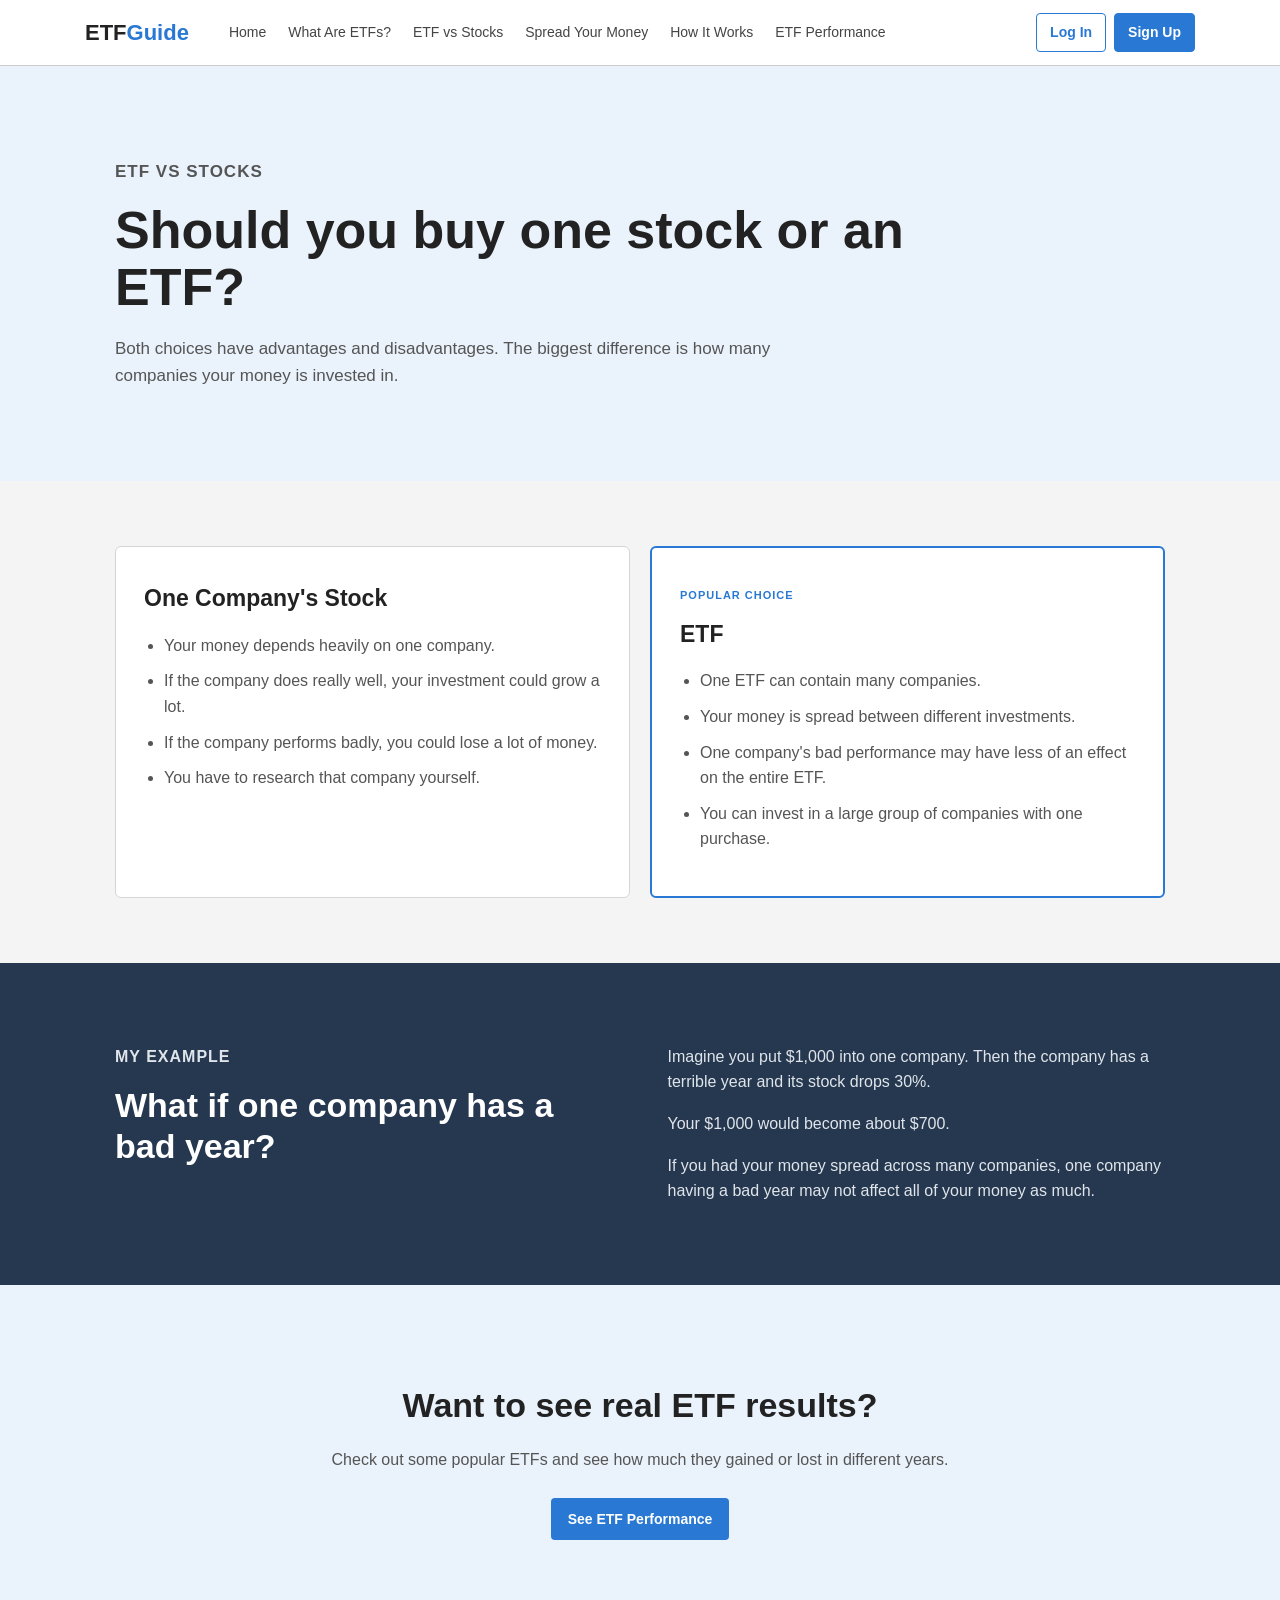
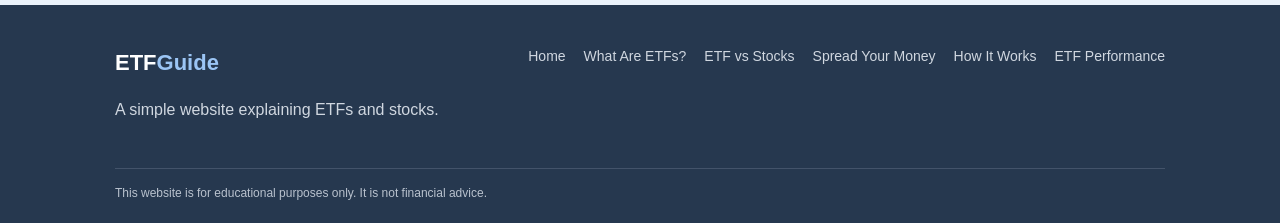
==== compare.html @ 08f206fd "Initial commit" ====
<!DOCTYPE html>
<html lang="en">

<head>

    <meta charset="UTF-8">

    <meta name="viewport"
          content="width=device-width, initial-scale=1.0">

    <title>ETFs vs Stocks | ETF Guide</title>

    <link rel="stylesheet" href="/style.css">

</head>


<body>


<nav class="navbar">

    <div class="nav-container">

        <a href="/" class="logo">
            ETF<span>Guide</span>
        </a>


        <div class="nav-links">

            <a href="/">Home</a>

            <a href="/etfs">What Are ETFs?</a>

            <a href="/compare">ETF vs Stocks</a>

            <a href="/diversification">Spread Your Money</a>

            <a href="/investing">How It Works</a>

            <a href="/etf-chart">ETF Performance</a>

        </div>


        <div class="auth-buttons">

            <a href="/login" class="login-button">
                Log In
            </a>

            <a href="/register" class="signup-button">
                Sign Up
            </a>

        </div>

    </div>

</nav>


<section class="hero">

    <div class="hero-content">

        <p class="eyebrow">
            ETF VS STOCKS
        </p>

        <h1>
            Should you buy one stock
            or an ETF?
        </h1>

        <p>
            Both choices have advantages and disadvantages.
            The biggest difference is how many companies
            your money is invested in.
        </p>

    </div>

</section>


<section class="section">

    <div class="comparison">


        <div class="comparison-box">

            <h3>
                One Company's Stock
            </h3>

            <ul>

                <li>
                    Your money depends heavily on one company.
                </li>

                <li>
                    If the company does really well, your
                    investment could grow a lot.
                </li>

                <li>
                    If the company performs badly, you could
                    lose a lot of money.
                </li>

                <li>
                    You have to research that company yourself.
                </li>

            </ul>

        </div>


        <div class="comparison-box featured">

            <p class="recommended">
                POPULAR CHOICE
            </p>

            <h3>
                ETF
            </h3>

            <ul>

                <li>
                    One ETF can contain many companies.
                </li>

                <li>
                    Your money is spread between different
                    investments.
                </li>

                <li>
                    One company's bad performance may have
                    less of an effect on the entire ETF.
                </li>

                <li>
                    You can invest in a large group of companies
                    with one purchase.
                </li>

            </ul>

        </div>

    </div>

</section>


<section class="dark-section">

    <div class="two-column">

        <div>

            <p class="eyebrow">
                MY EXAMPLE
            </p>

            <h2>
                What if one company has a bad year?
            </h2>

        </div>


        <div>

            <p>
                Imagine you put $1,000 into one company.
                Then the company has a terrible year and
                its stock drops 30%.
            </p>

            <p>
                Your $1,000 would become about $700.
            </p>

            <p>
                If you had your money spread across many
                companies, one company having a bad year
                may not affect all of your money as much.
            </p>

        </div>

    </div>

</section>


<section class="cta">

    <h2>
        Want to see real ETF results?
    </h2>

    <p>
        Check out some popular ETFs and see how much they
        gained or lost in different years.
    </p>

    <a href="/etf-chart" class="primary-button">
        See ETF Performance
    </a>

</section>


<footer>

    <div class="footer-container">

        <div>

            <div class="logo">
                ETF<span>Guide</span>
            </div>

            <p>
                A simple website explaining ETFs and stocks.
            </p>

        </div>


        <div class="footer-links">

            <a href="/">Home</a>

            <a href="/etfs">What Are ETFs?</a>

            <a href="/compare">ETF vs Stocks</a>

            <a href="/diversification">Spread Your Money</a>

            <a href="/investing">How It Works</a>

            <a href="/etf-chart">ETF Performance</a>

        </div>

    </div>


    <div class="copyright">

        This website is for educational purposes only.
        It is not financial advice.

    </div>

</footer>


</body>

</html>
---- style.css ----
/* =========================================
   ETF GUIDE 
   ========================================= */

* {
    box-sizing: border-box;
}

html {
    scroll-behavior: smooth;
}

body {
    margin: 0;
    font-family: Arial, Helvetica, sans-serif;
    background-color: #f4f4f4;
    color: #222;
    line-height: 1.6;
}

a {
    text-decoration: none;
}


/* =========================================
   NAVIGATION BAR
   ========================================= */

.navbar {
    background-color: #ffffff;
    border-bottom: 1px solid #cccccc;
}

.nav-container {
    max-width: 1150px;
    height: 65px;
    margin: auto;
    padding: 0 20px;

    display: flex;
    align-items: center;
}


/* Website name */

.logo {
    font-size: 22px;
    font-weight: bold;
    color: #222;
    white-space: nowrap;
}

.logo span {
    color: #2878d4;
}


/* Navigation links */

.nav-links {
    display: flex;
    align-items: center;
    gap: 22px;

    margin-left: 40px;
    flex: 1;
}

.nav-links a {
    color: #444;
    font-size: 14px;
}

.nav-links a:hover {
    color: #2878d4;
}

.nav-links a.active {
    color: #2878d4;
    font-weight: bold;
}


/* Login and signup */

.auth-buttons {
    display: flex;
    gap: 8px;
}

.login-button,
.signup-button {
    padding: 7px 13px;

    border-radius: 4px;

    font-size: 14px;
    font-weight: bold;
}

.login-button {
    color: #2878d4;
    border: 1px solid #2878d4;
    background-color: white;
}

.signup-button {
    color: white;
    background-color: #2878d4;
    border: 1px solid #2878d4;
}

.login-button:hover {
    background-color: #eef5ff;
}

.signup-button:hover {
    background-color: #1d63b5;
}


/* =========================================
   HERO
   ========================================= */

.hero {
    background-color: #eaf2fb;
    padding: 75px 20px;
}

.hero-content {
    max-width: 1050px;
    margin: auto;
}

.eyebrow {
    color: #2878d4;
    font-size: 12px;
    font-weight: bold;
    letter-spacing: 1px;
}

.hero h1 {
    max-width: 800px;

    margin: 12px 0 18px;

    font-size: 52px;
    line-height: 1.1;

    color: #222;
}

.hero h1 span {
    color: #2878d4;
}

.hero p {
    max-width: 700px;

    color: #555;

    font-size: 17px;
}


/* =========================================
   BUTTONS
   ========================================= */

.hero-buttons {
    display: flex;
    gap: 12px;
    margin-top: 25px;
}

.primary-button,
.secondary-button {
    display: inline-block;

    padding: 10px 17px;

    border-radius: 4px;

    font-size: 14px;
    font-weight: bold;
}

.primary-button {
    background-color: #2878d4;
    color: white;
}

.secondary-button {
    background-color: white;
    color: #333;
    border: 1px solid #bbbbbb;
}

.primary-button:hover {
    background-color: #1d63b5;
}

.secondary-button:hover {
    background-color: #eeeeee;
}


/* =========================================
   NORMAL SECTIONS
   ========================================= */

.section {
    max-width: 1100px;
    margin: auto;
    padding: 65px 25px;
}

.section-heading {
    max-width: 750px;
    margin-bottom: 35px;
}

.section-heading h2 {
    margin: 8px 0 15px;

    font-size: 34px;
    line-height: 1.2;

    color: #222;
}

.section-heading p {
    color: #555;
    font-size: 16px;
}


/* =========================================
   CARDS
   ========================================= */

.cards {
    display: grid;
    grid-template-columns: repeat(3, 1fr);
    gap: 20px;
}

.card {
    background-color: white;

    border: 1px solid #d5d5d5;
    border-radius: 6px;

    padding: 25px;
}

.card:hover {
    border-color: #2878d4;
}

.card-icon {
    width: 38px;
    height: 38px;

    display: flex;
    align-items: center;
    justify-content: center;

    margin-bottom: 15px;

    background-color: #eaf2fb;
    color: #2878d4;

    border-radius: 50%;

    font-weight: bold;
}

.card h3 {
    margin: 0 0 8px;

    font-size: 20px;
    color: #222;
}

.card p {
    margin: 0;

    color: #555;
    font-size: 15px;
}


/* =========================================
   DARK INFORMATION SECTION
   ========================================= */

.dark-section {
    background-color: #26384f;
    color: white;

    padding: 65px 25px;
}

.two-column {
    max-width: 1050px;
    margin: auto;

    display: grid;
    grid-template-columns: 1fr 1fr;

    gap: 55px;
}

.dark-section h2 {
    margin-top: 10px;

    font-size: 34px;
    line-height: 1.2;

    color: white;
}

.dark-section p {
    color: #e0e5eb;
    font-size: 16px;
}

.text-link {
    color: #9bc5f5;
    font-weight: bold;
}

.text-link:hover {
    color: white;
}


/* =========================================
   COMPARISON
   ========================================= */

.comparison {
    display: grid;
    grid-template-columns: 1fr 1fr;
    gap: 20px;
}

.comparison-box {
    background-color: white;

    border: 1px solid #d5d5d5;
    border-radius: 6px;

    padding: 28px;
}

.comparison-box.featured {
    border: 2px solid #2878d4;
}

.comparison-box h3 {
    margin-top: 5px;
    margin-bottom: 15px;

    font-size: 23px;
}

.comparison-box ul {
    padding-left: 20px;
}

.comparison-box li {
    margin-bottom: 10px;
    color: #555;
}

.recommended {
    color: #2878d4;

    font-size: 11px;
    font-weight: bold;
    letter-spacing: 1px;
}

.center-button {
    text-align: center;
    margin-top: 30px;
}


/* =========================================
   CTA
   ========================================= */

.cta {
    background-color: #eaf2fb;

    padding: 65px 25px;

    text-align: center;
}

.cta h2 {
    margin-bottom: 15px;

    font-size: 34px;
    color: #222;
}

.cta p {
    max-width: 650px;

    margin: 0 auto 25px;

    color: #555;
}


/* =========================================
   FOOTER
   ========================================= */

footer {
    background-color: #26384f;

    color: white;

    padding: 40px 25px 20px;
}

.footer-container {
    max-width: 1050px;
    margin: auto;

    display: flex;
    justify-content: space-between;

    gap: 40px;
}

.footer-container .logo {
    color: white;
}

.footer-container .logo span {
    color: #9bc5f5;
}

.footer-container p {
    max-width: 350px;
    color: #d0d7e0;
}

.footer-links {
    display: flex;
    flex-wrap: wrap;
    gap: 18px;
}

.footer-links a {
    color: #d0d7e0;
    font-size: 14px;
}

.footer-links a:hover {
    color: white;
}

.copyright {
    max-width: 1050px;

    margin: 30px auto 0;
    padding-top: 15px;

    border-top: 1px solid #43536a;

    color: #b9c2ce;

    font-size: 12px;
}


/* =========================================
   MOBILE
   ========================================= */

@media (max-width: 900px) {

    .nav-container {
        height: auto;

        padding-top: 12px;
        padding-bottom: 12px;

        flex-wrap: wrap;
    }

    .nav-links {
        order: 3;

        width: 100%;

        margin-left: 0;
        margin-top: 10px;

        gap: 18px;

        overflow-x: auto;
    }

    .nav-links a {
        white-space: nowrap;
    }

    .cards {
        grid-template-columns: 1fr;
    }

    .two-column {
        grid-template-columns: 1fr;
        gap: 25px;
    }

    .hero h1 {
        font-size: 43px;
    }
}


@media (max-width: 650px) {

    .nav-container {
        justify-content: center;
    }

    .logo {
        width: 100%;
        text-align: center;
    }

    .auth-buttons {
        margin-top: 8px;
    }

    .hero {
        padding: 55px 20px;
    }

    .hero h1 {
        font-size: 38px;
    }

    .hero-buttons {
        flex-direction: column;
        align-items: stretch;
    }

    .section {
        padding: 50px 20px;
    }

    .section-heading h2,
    .dark-section h2,
    .cta h2 {
        font-size: 29px;
    }

    .comparison {
        grid-template-columns: 1fr;
    }

    .footer-container {
        flex-direction: column;
    }
}

/* =========================================
   INVESTMENT FORM
   ========================================= */

.investment-form {
    max-width: 900px;
    margin: auto;

    background-color: white;

    border: 1px solid #d5d5d5;
    border-radius: 6px;

    padding: 30px;
}

.form-group {
    margin-bottom: 20px;
}

.form-group label {
    display: block;

    margin-bottom: 6px;

    font-weight: bold;
    font-size: 14px;
}

.form-group input,
.form-group select {
    width: 100%;

    padding: 10px;

    border: 1px solid #bbbbbb;
    border-radius: 4px;

    font-family: Arial, Helvetica, sans-serif;
    font-size: 14px;
}

.form-group input:focus,
.form-group select:focus {
    outline: none;

    border-color: #2878d4;
}

.investment-form h3 {
    margin-top: 30px;
    margin-bottom: 20px;
}

.investment-form-row {
    display: grid;

    grid-template-columns: 1fr 1fr 1fr;

    gap: 15px;

    padding: 20px 0;

    border-bottom: 1px solid #eeeeee;
}


/* =========================================
   INVESTMENT LIST ON HOME PAGE
   ========================================= */

.investment-list {
    max-width: 900px;

    margin: 0 auto 30px;
}

.investment-item {
    background-color: white;

    border: 1px solid #d5d5d5;

    padding: 18px 20px;

    margin-bottom: 10px;

    border-radius: 5px;

    display: flex;

    justify-content: space-between;

    align-items: center;
}

.investment-item strong {
    font-size: 17px;
}

.investment-item span {
    color: #555;
}

/* =========================================
   MOBILE INVESTMENT FORM
   ========================================= */

@media (max-width: 700px) {

    .investment-form-row {
        grid-template-columns: 1fr;
    }

    .investment-item {
        flex-direction: column;

        align-items: flex-start;

        gap: 5px;
    }

}
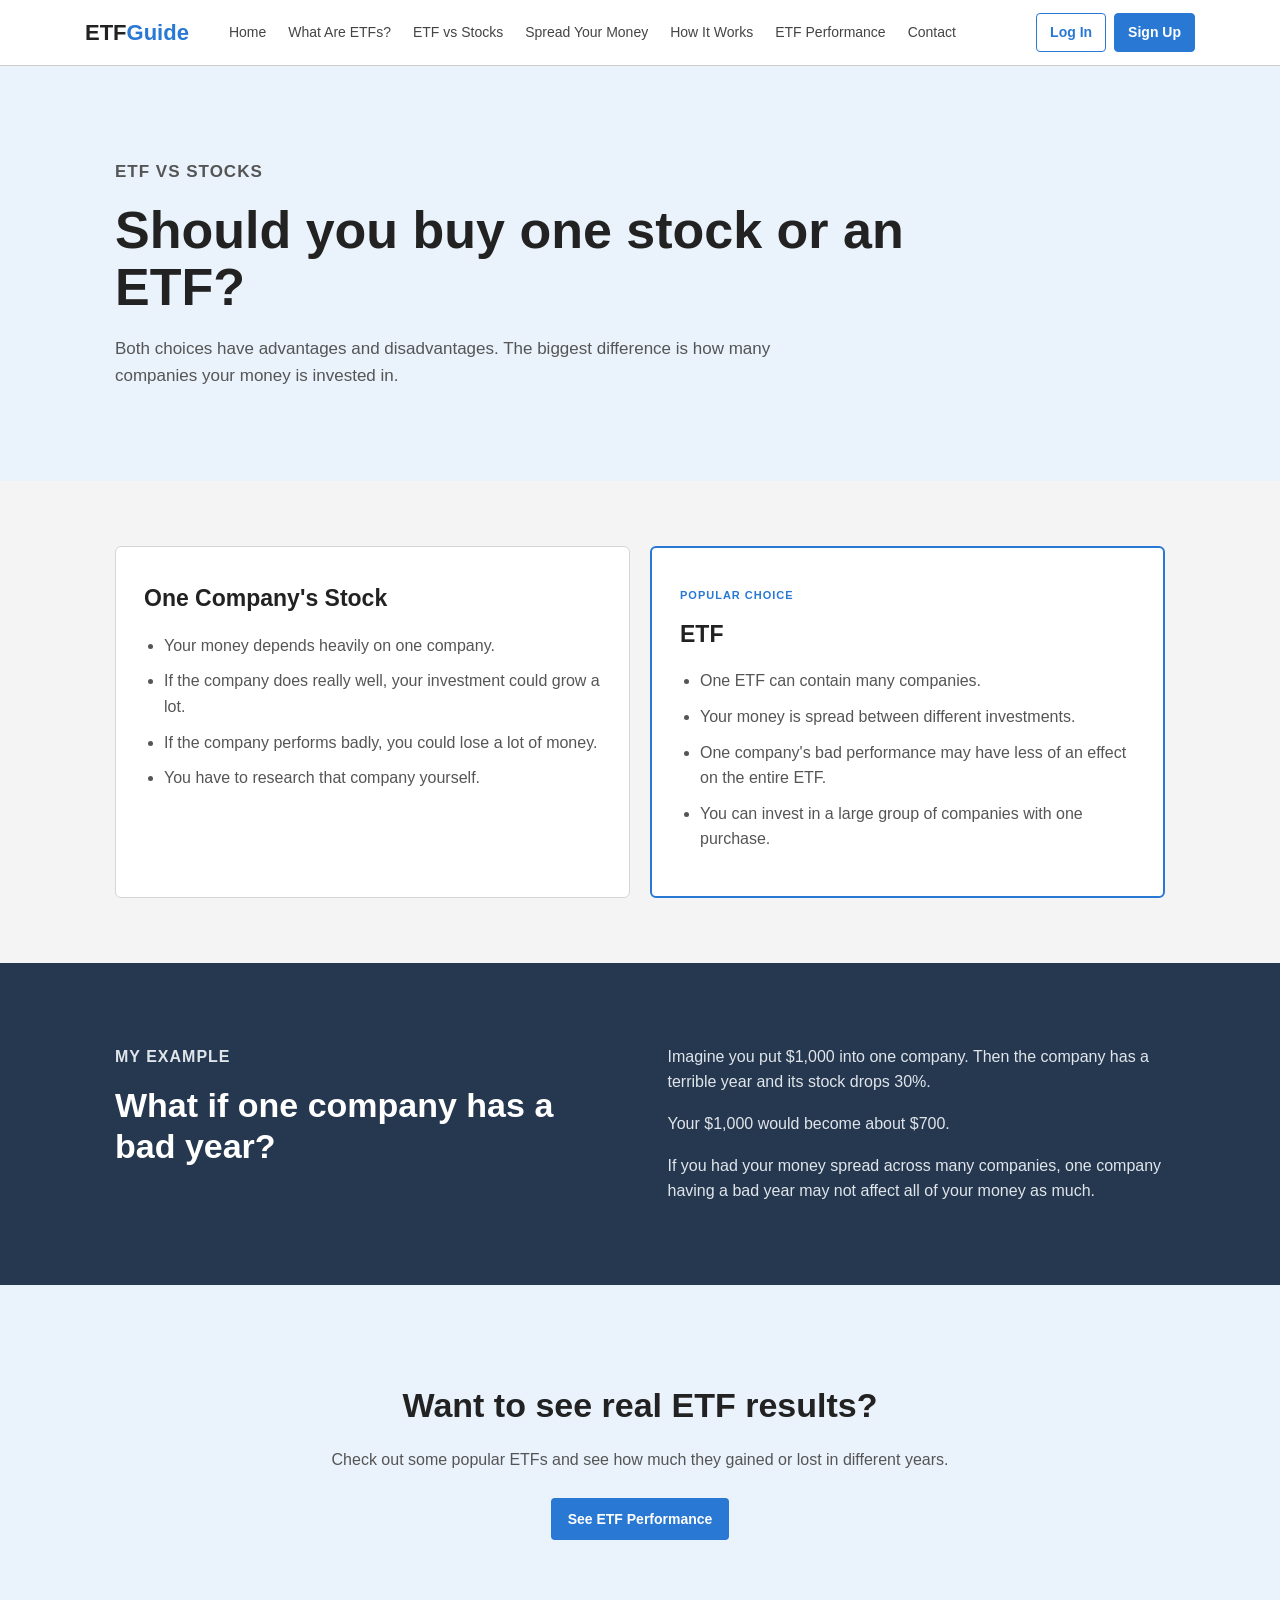
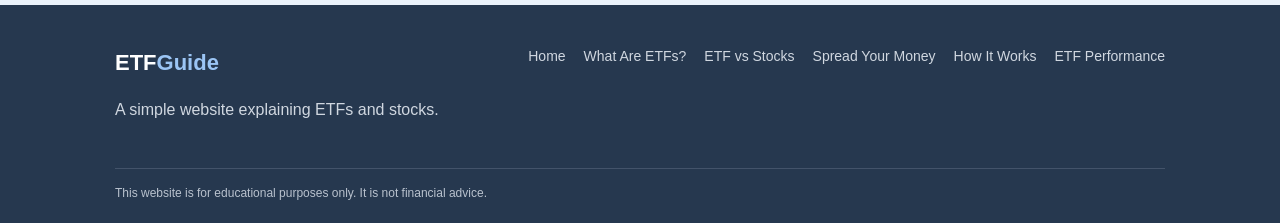
==== commit 6ff41267: "add contact page with google sheets integration" ====
--- a/compare.html
+++ b/compare.html
@@ -10,7 +10,7 @@
 
     <title>ETFs vs Stocks | ETF Guide</title>
 
-    <link rel="stylesheet" href="/style.css">
+    <link rel="stylesheet" href="style.css">
 
 </head>
 
@@ -29,28 +29,29 @@
 
         <div class="nav-links">
 
-            <a href="/">Home</a>
-
-            <a href="/etfs">What Are ETFs?</a>
-
-            <a href="/compare">ETF vs Stocks</a>
-
-            <a href="/diversification">Spread Your Money</a>
-
-            <a href="/investing">How It Works</a>
-
-            <a href="/etf-chart">ETF Performance</a>
-
+            <a href="index.html">Home</a>
+
+            <a href="etfs.html">What Are ETFs?</a>
+
+            <a href="compare.html">ETF vs Stocks</a>
+
+            <a href="diversification.html">Spread Your Money</a>
+
+            <a href="investing.html">How It Works</a>
+
+            <a href="etf-chart.html">ETF Performance</a>
+
+            <a href="contact.html">Contact</a>
         </div>
 
 
         <div class="auth-buttons">
 
-            <a href="/login" class="login-button">
+            <a href="login.html" class="login-button">
                 Log In
             </a>
 
-            <a href="/register" class="signup-button">
+            <a href="register.html" class="signup-button">
                 Sign Up
             </a>
 
